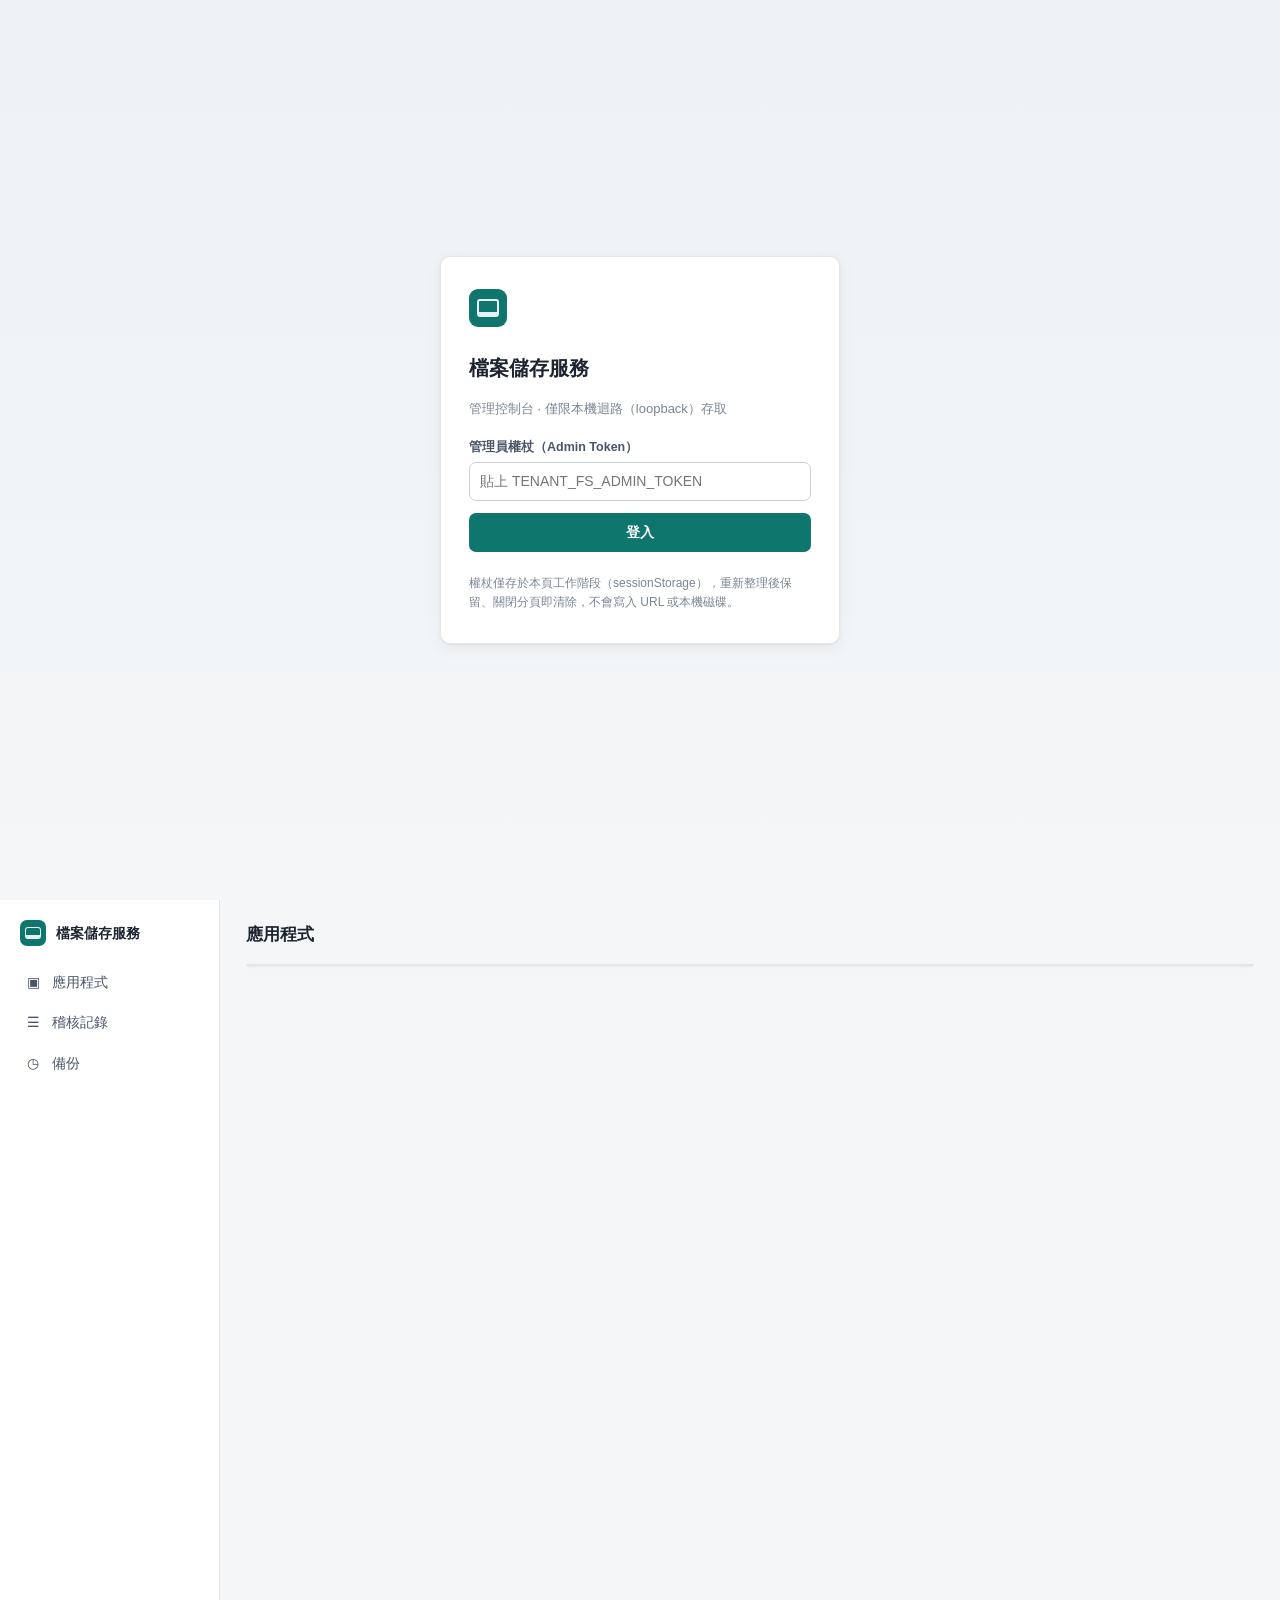
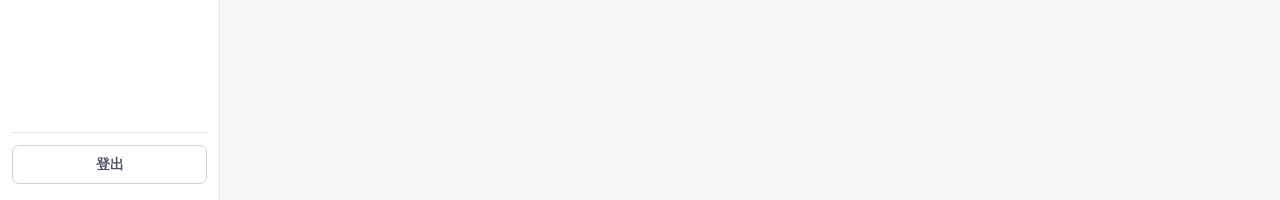
==== src/admin_ui/static/index.html @ 1fa69614 "feat(admin-ui): admin console on loopback admin bind" ====
<!doctype html>
<html lang="zh-Hant">
<head>
<meta charset="utf-8">
<meta name="viewport" content="width=device-width, initial-scale=1">
<meta name="robots" content="noindex, nofollow">
<title>檔案儲存服務 · 管理控制台</title>
<link rel="stylesheet" href="style.css">
</head>
<body>

<!-- 登入視圖：未持有管理員權杖時顯示 -->
<div id="view-login" class="login-wrap" hidden>
  <form id="login-form" class="login-card" autocomplete="off">
    <div class="brand-mark" aria-hidden="true"></div>
    <h1>檔案儲存服務</h1>
    <p class="login-sub">管理控制台 · 僅限本機迴路（loopback）存取</p>
    <label class="field">
      <span class="field-label">管理員權杖（Admin Token）</span>
      <input id="login-token" type="password" required spellcheck="false"
             autocapitalize="off" autocomplete="off" placeholder="貼上 TENANT_FS_ADMIN_TOKEN">
    </label>
    <p id="login-error" class="form-error" role="alert" hidden></p>
    <button type="submit" class="btn btn-primary btn-block">登入</button>
    <p class="login-note">權杖僅存於本頁工作階段（sessionStorage），重新整理後保留、關閉分頁即清除，不會寫入 URL 或本機磁碟。</p>
  </form>
</div>

<!-- 主應用外殼：登入成功後顯示 -->
<div id="app-shell" class="shell" hidden>
  <aside class="sidebar">
    <div class="side-brand">
      <div class="brand-mark sm" aria-hidden="true"></div>
      <span>檔案儲存服務</span>
    </div>
    <nav class="side-nav" id="side-nav">
      <button class="nav-item" data-view="apps"><span class="nav-ico" aria-hidden="true">▣</span>應用程式</button>
      <button class="nav-item" data-view="audit"><span class="nav-ico" aria-hidden="true">☰</span>稽核記錄</button>
      <button class="nav-item" data-view="backup"><span class="nav-ico" aria-hidden="true">◷</span>備份</button>
    </nav>
    <div class="side-foot">
      <button id="btn-logout" class="btn btn-ghost btn-block">登出</button>
    </div>
  </aside>

  <main class="main">
    <header class="topbar">
      <h2 id="view-title">應用程式</h2>
      <div id="topbar-actions" class="topbar-actions"></div>
    </header>
    <p id="global-error" class="banner banner-error" role="alert" hidden></p>

    <!-- 應用程式視圖 -->
    <section id="view-apps" class="view">
      <div class="table-card">
        <div id="apps-table-wrap" class="table-wrap"></div>
      </div>
    </section>

    <!-- 稽核記錄視圖 -->
    <section id="view-audit" class="view" hidden>
      <div class="filter-bar">
        <label class="field inline">
          <span class="field-label">應用程式 ID</span>
          <input id="audit-app-id" type="number" min="1" placeholder="全部" spellcheck="false">
        </label>
        <label class="field inline">
          <span class="field-label">時間範圍</span>
          <select id="audit-since">
            <option value="0">全部</option>
            <option value="86400">最近 24 小時</option>
            <option value="604800">最近 7 天</option>
            <option value="2592000">最近 30 天</option>
          </select>
        </label>
        <button id="audit-refresh" class="btn btn-ghost">重新整理</button>
      </div>
      <div class="table-card">
        <div id="audit-table-wrap" class="table-wrap"></div>
      </div>
    </section>

    <!-- 備份視圖（端點未實作時優雅降級） -->
    <section id="view-backup" class="view" hidden>
      <div class="table-card">
        <div id="backup-wrap"></div>
      </div>
    </section>
  </main>
</div>

<!-- 模態彈層掛載點（全部內容由 app.js 以 DOM API 建構） -->
<div id="modal-root"></div>

<script src="app.js" defer></script>
</body>
</html>
---- src/admin_ui/static/style.css ----
/* ============================================================
   管理控制台樣式 — 中性灰 + 青碧 accent（刻意避開靛藍/紫色系）
   系統字體、零外部資源
   ============================================================ */

:root {
  --bg: #f4f6f8;
  --surface: #ffffff;
  --surface-2: #fafbfc;
  --border: #e2e6ea;
  --border-strong: #cbd2d9;
  --text: #1c2430;
  --text-2: #4a5568;
  --muted: #7a8694;

  --accent: #0f766e;        /* 青碧 teal-700 */
  --accent-hover: #115e59;
  --accent-soft: #e6f4f2;

  --ok: #067647;
  --ok-soft: #e4f5ec;
  --warn: #b54708;
  --warn-soft: #fdf0e3;
  --danger: #b42318;
  --danger-soft: #fde8e6;
  --neutral: #5b6672;
  --neutral-soft: #eceff2;

  --radius: 10px;
  --radius-sm: 7px;
  --shadow: 0 1px 2px rgba(16, 24, 40, .05), 0 4px 16px rgba(16, 24, 40, .06);
  --mono: ui-monospace, SFMono-Regular, Menlo, Consolas, "Liberation Mono", monospace;
}

* { box-sizing: border-box; }

html, body {
  margin: 0;
  padding: 0;
  background: var(--bg);
  color: var(--text);
  font-family: -apple-system, BlinkMacSystemFont, "Segoe UI", "PingFang TC",
               "Microsoft JhengHei", "Noto Sans TC", Roboto, Helvetica, Arial, sans-serif;
  font-size: 14px;
  line-height: 1.5;
}

h1 { font-size: 20px; margin: 14px 0 4px; }
h2 { font-size: 17px; margin: 0; font-weight: 650; }

/* ---------- 登入 ---------- */
.login-wrap {
  min-height: 100vh;
  display: flex; align-items: center; justify-content: center;
  padding: 24px;
  background: linear-gradient(180deg, #eef2f4 0%, var(--bg) 100%);
}
.login-card {
  width: 100%; max-width: 400px;
  background: var(--surface);
  border: 1px solid var(--border);
  border-radius: var(--radius);
  box-shadow: var(--shadow);
  padding: 32px 28px;
  display: flex; flex-direction: column; gap: 12px;
}
.login-sub { margin: 0 0 8px; color: var(--muted); font-size: 13px; }
.login-note { margin: 10px 0 0; color: var(--muted); font-size: 12px; line-height: 1.55; }
.brand-mark {
  width: 38px; height: 38px; border-radius: 9px;
  background: var(--accent);
  position: relative; flex: none;
}
.brand-mark::after {
  content: ""; position: absolute; inset: 10px 8px;
  border: 2px solid #fff; border-radius: 3px;
  border-bottom-width: 5px; opacity: .9;
}
.brand-mark.sm { width: 26px; height: 26px; border-radius: 7px; }
.brand-mark.sm::after { inset: 7px 5px; border-width: 1.5px; border-bottom-width: 4px; }

/* ---------- 表單 ---------- */
.field { display: flex; flex-direction: column; gap: 5px; }
.field.inline { flex-direction: row; align-items: center; gap: 8px; }
.field.inline .field-label { white-space: nowrap; }
.field-label { font-size: 12.5px; color: var(--text-2); font-weight: 600; }
input, select {
  font: inherit;
  padding: 8px 10px;
  border: 1px solid var(--border-strong);
  border-radius: var(--radius-sm);
  background: #fff; color: var(--text);
  width: 100%;
}
input:focus, select:focus {
  outline: 2px solid var(--accent); outline-offset: 1px; border-color: var(--accent);
}
.form-error {
  margin: 0; color: var(--danger); font-size: 13px;
  background: var(--danger-soft); padding: 8px 10px; border-radius: var(--radius-sm);
}

/* ---------- 按鈕 ---------- */
.btn {
  font: inherit; font-weight: 600;
  padding: 8px 14px; border-radius: var(--radius-sm);
  border: 1px solid transparent; cursor: pointer;
  background: transparent; color: var(--text);
  white-space: nowrap;
}
.btn:active { transform: translateY(1px); }
.btn-primary { background: var(--accent); color: #fff; }
.btn-primary:hover { background: var(--accent-hover); }
.btn-ghost { background: #fff; border-color: var(--border-strong); color: var(--text-2); }
.btn-ghost:hover { background: var(--surface-2); }
.btn-danger { background: var(--danger); color: #fff; }
.btn-danger:hover { filter: brightness(.94); }
.btn-danger-ghost { background: #fff; border-color: #e8b4ae; color: var(--danger); }
.btn-danger-ghost:hover { background: var(--danger-soft); }
.btn-block { width: 100%; }
.btn-sm { padding: 4px 10px; font-size: 12.5px; }
.btn[disabled] { opacity: .55; cursor: not-allowed; }

/* ---------- 外殼 / 側欄 ---------- */
.shell { display: flex; min-height: 100vh; }
.sidebar {
  width: 220px; flex: none;
  background: var(--surface);
  border-right: 1px solid var(--border);
  display: flex; flex-direction: column;
  padding: 16px 12px;
}
.side-brand {
  display: flex; align-items: center; gap: 10px;
  font-weight: 700; font-size: 14px;
  padding: 4px 8px 18px;
}
.side-nav { display: flex; flex-direction: column; gap: 2px; flex: 1; }
.nav-item {
  display: flex; align-items: center; gap: 10px;
  font: inherit; font-size: 13.5px; font-weight: 550;
  padding: 9px 12px; border: 0; border-radius: var(--radius-sm);
  background: transparent; color: var(--text-2); cursor: pointer; text-align: left;
}
.nav-item:hover { background: var(--surface-2); }
.nav-item.active { background: var(--accent-soft); color: var(--accent-hover); }
.nav-ico { width: 18px; text-align: center; }
.side-foot { padding-top: 12px; border-top: 1px solid var(--border); }

.main { flex: 1; min-width: 0; padding: 22px 26px 48px; }
.topbar { display: flex; align-items: center; justify-content: space-between; margin-bottom: 16px; }
.topbar-actions { display: flex; gap: 8px; }

/* ---------- 表格卡片 ---------- */
.table-card {
  background: var(--surface); border: 1px solid var(--border);
  border-radius: var(--radius); box-shadow: var(--shadow);
  overflow: hidden;
}
.table-wrap { overflow-x: auto; }
table { width: 100%; border-collapse: collapse; }
th, td { text-align: left; padding: 10px 14px; border-bottom: 1px solid var(--border); vertical-align: middle; }
th {
  font-size: 12px; color: var(--muted); font-weight: 600;
  background: var(--surface-2); white-space: nowrap;
}
tbody tr:last-child td { border-bottom: 0; }
tbody tr:hover { background: #fbfcfd; }
td.num, th.num { text-align: right; font-variant-numeric: tabular-nums; }
.mono { font-family: var(--mono); font-size: 12.5px; }
.cell-2 { color: var(--text-2); font-size: 12.5px; }
.cell-muted { color: var(--muted); font-size: 12.5px; }

/* ---------- 徽章 ---------- */
.badge {
  display: inline-flex; align-items: center; gap: 5px;
  font-size: 12px; font-weight: 600;
  padding: 2px 9px; border-radius: 999px;
}
.badge::before { content: ""; width: 6px; height: 6px; border-radius: 50%; background: currentColor; }
.badge-ok { background: var(--ok-soft); color: var(--ok); }
.badge-warn { background: var(--warn-soft); color: var(--warn); }
.badge-danger { background: var(--danger-soft); color: var(--danger); }
.badge-neutral { background: var(--neutral-soft); color: var(--neutral); }

/* ---------- 用量條 ---------- */
.quota { min-width: 140px; }
.quota-bar { height: 6px; background: var(--neutral-soft); border-radius: 999px; overflow: hidden; margin-top: 4px; }
.quota-fill { height: 100%; background: var(--accent); border-radius: 999px; }
.quota-fill.hot { background: var(--warn); }
.quota-fill.full { background: var(--danger); }

/* ---------- 橫幅提示 ---------- */
.banner { padding: 10px 14px; border-radius: var(--radius-sm); font-size: 13px; margin-bottom: 14px; }
.banner-error { background: var(--danger-soft); color: var(--danger); }
.banner-info { background: var(--accent-soft); color: var(--accent-hover); }
.banner-warn { background: var(--warn-soft); color: var(--warn); }

/* ---------- 過濾列 ---------- */
.filter-bar { display: flex; gap: 12px; align-items: flex-end; margin-bottom: 14px; flex-wrap: wrap; }
.filter-bar input { width: 140px; }

/* ---------- 空/載入狀態 ---------- */
.empty, .loading { padding: 40px 20px; text-align: center; color: var(--muted); font-size: 13.5px; }

/* ---------- 模態 ---------- */
.modal-overlay {
  position: fixed; inset: 0; background: rgba(15, 23, 32, .45);
  display: flex; align-items: center; justify-content: center; padding: 20px; z-index: 50;
}
.modal {
  width: 100%; max-width: 480px; max-height: 90vh; overflow: auto;
  background: var(--surface); border-radius: var(--radius); box-shadow: var(--shadow);
  padding: 22px 24px;
}
.modal.wide { max-width: 620px; }
.modal h3 { margin: 0 0 6px; font-size: 16px; }
.modal p { margin: 6px 0; color: var(--text-2); }
.modal-actions { display: flex; gap: 8px; justify-content: flex-end; margin-top: 18px; }
.modal .field { margin-bottom: 12px; }
.secret-box {
  font-family: var(--mono); font-size: 12.5px;
  background: var(--surface-2); border: 1px dashed var(--border-strong);
  border-radius: var(--radius-sm); padding: 10px 12px; word-break: break-all;
}

/* ---------- 響應式 ---------- */
@media (max-width: 760px) {
  .shell { flex-direction: column; }
  .sidebar { width: 100%; flex-direction: row; align-items: center; gap: 10px; padding: 10px 12px; border-right: 0; border-bottom: 1px solid var(--border); }
  .side-brand { padding: 0; }
  .side-nav { flex-direction: row; }
  .nav-item { padding: 7px 10px; }
  .side-foot { border: 0; padding: 0; margin-left: auto; }
  .main { padding: 16px 12px 40px; }
}
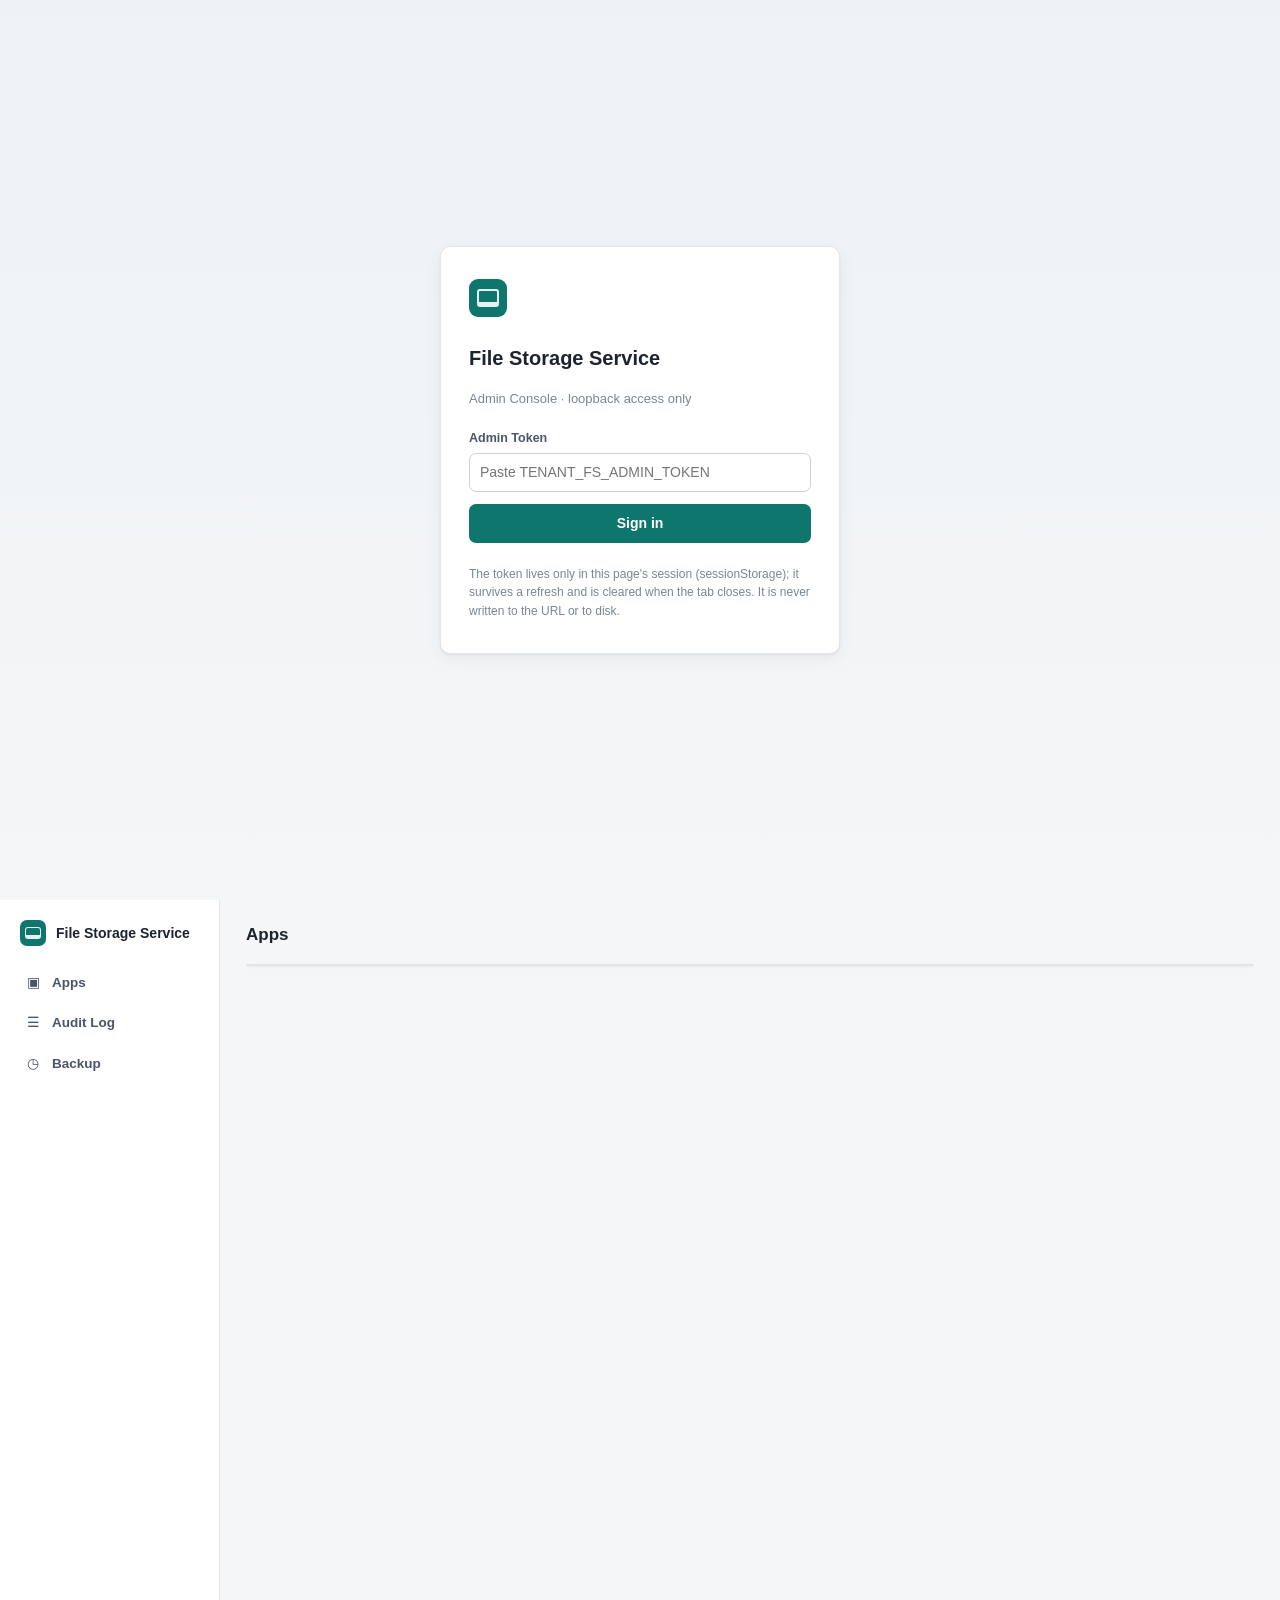
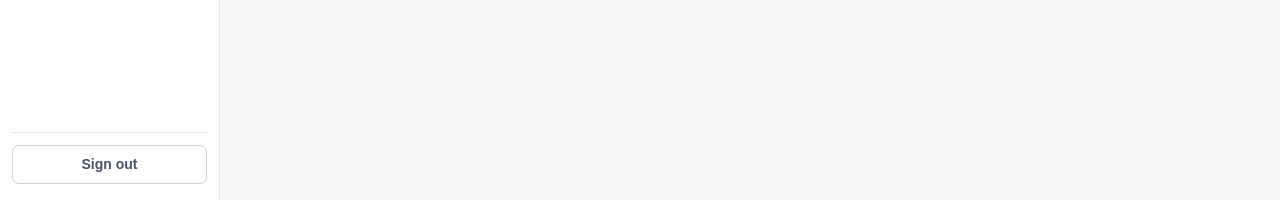
==== commit ddbc9b91: "Add deployment guide, backup script, and environment setup for tenant-fs-server - Created a comprehe" ====
--- a/src/admin_ui/static/index.html
+++ b/src/admin_ui/static/index.html
@@ -1,86 +1,86 @@
 <!doctype html>
-<html lang="zh-Hant">
+<html lang="en">
 <head>
 <meta charset="utf-8">
 <meta name="viewport" content="width=device-width, initial-scale=1">
 <meta name="robots" content="noindex, nofollow">
-<title>檔案儲存服務 · 管理控制台</title>
+<title>File Storage Service · Admin Console</title>
 <link rel="stylesheet" href="style.css">
 </head>
 <body>
 
-<!-- 登入視圖：未持有管理員權杖時顯示 -->
+<!-- Login view: shown when no admin token is held -->
 <div id="view-login" class="login-wrap" hidden>
   <form id="login-form" class="login-card" autocomplete="off">
     <div class="brand-mark" aria-hidden="true"></div>
-    <h1>檔案儲存服務</h1>
-    <p class="login-sub">管理控制台 · 僅限本機迴路（loopback）存取</p>
+    <h1>File Storage Service</h1>
+    <p class="login-sub">Admin Console · loopback access only</p>
     <label class="field">
-      <span class="field-label">管理員權杖（Admin Token）</span>
+      <span class="field-label">Admin Token</span>
       <input id="login-token" type="password" required spellcheck="false"
-             autocapitalize="off" autocomplete="off" placeholder="貼上 TENANT_FS_ADMIN_TOKEN">
+             autocapitalize="off" autocomplete="off" placeholder="Paste TENANT_FS_ADMIN_TOKEN">
     </label>
     <p id="login-error" class="form-error" role="alert" hidden></p>
-    <button type="submit" class="btn btn-primary btn-block">登入</button>
-    <p class="login-note">權杖僅存於本頁工作階段（sessionStorage），重新整理後保留、關閉分頁即清除，不會寫入 URL 或本機磁碟。</p>
+    <button type="submit" class="btn btn-primary btn-block">Sign in</button>
+    <p class="login-note">The token lives only in this page's session (sessionStorage); it survives a refresh and is cleared when the tab closes. It is never written to the URL or to disk.</p>
   </form>
 </div>
 
-<!-- 主應用外殼：登入成功後顯示 -->
+<!-- Main app shell: shown after login succeeds -->
 <div id="app-shell" class="shell" hidden>
   <aside class="sidebar">
     <div class="side-brand">
       <div class="brand-mark sm" aria-hidden="true"></div>
-      <span>檔案儲存服務</span>
+      <span>File Storage Service</span>
     </div>
     <nav class="side-nav" id="side-nav">
-      <button class="nav-item" data-view="apps"><span class="nav-ico" aria-hidden="true">▣</span>應用程式</button>
-      <button class="nav-item" data-view="audit"><span class="nav-ico" aria-hidden="true">☰</span>稽核記錄</button>
-      <button class="nav-item" data-view="backup"><span class="nav-ico" aria-hidden="true">◷</span>備份</button>
+      <button class="nav-item" data-view="apps"><span class="nav-ico" aria-hidden="true">▣</span>Apps</button>
+      <button class="nav-item" data-view="audit"><span class="nav-ico" aria-hidden="true">☰</span>Audit Log</button>
+      <button class="nav-item" data-view="backup"><span class="nav-ico" aria-hidden="true">◷</span>Backup</button>
     </nav>
     <div class="side-foot">
-      <button id="btn-logout" class="btn btn-ghost btn-block">登出</button>
+      <button id="btn-logout" class="btn btn-ghost btn-block">Sign out</button>
     </div>
   </aside>
 
   <main class="main">
     <header class="topbar">
-      <h2 id="view-title">應用程式</h2>
+      <h2 id="view-title">Apps</h2>
       <div id="topbar-actions" class="topbar-actions"></div>
     </header>
     <p id="global-error" class="banner banner-error" role="alert" hidden></p>
 
-    <!-- 應用程式視圖 -->
+    <!-- Apps view -->
     <section id="view-apps" class="view">
       <div class="table-card">
         <div id="apps-table-wrap" class="table-wrap"></div>
       </div>
     </section>
 
-    <!-- 稽核記錄視圖 -->
+    <!-- Audit view -->
     <section id="view-audit" class="view" hidden>
       <div class="filter-bar">
         <label class="field inline">
-          <span class="field-label">應用程式 ID</span>
-          <input id="audit-app-id" type="number" min="1" placeholder="全部" spellcheck="false">
+          <span class="field-label">App ID</span>
+          <input id="audit-app-id" type="number" min="1" placeholder="All" spellcheck="false">
         </label>
         <label class="field inline">
-          <span class="field-label">時間範圍</span>
+          <span class="field-label">Time range</span>
           <select id="audit-since">
-            <option value="0">全部</option>
-            <option value="86400">最近 24 小時</option>
-            <option value="604800">最近 7 天</option>
-            <option value="2592000">最近 30 天</option>
+            <option value="0">All</option>
+            <option value="86400">Last 24 hours</option>
+            <option value="604800">Last 7 days</option>
+            <option value="2592000">Last 30 days</option>
           </select>
         </label>
-        <button id="audit-refresh" class="btn btn-ghost">重新整理</button>
+        <button id="audit-refresh" class="btn btn-ghost">Refresh</button>
       </div>
       <div class="table-card">
         <div id="audit-table-wrap" class="table-wrap"></div>
       </div>
     </section>
 
-    <!-- 備份視圖（端點未實作時優雅降級） -->
+    <!-- Backup view (degrades gracefully when the endpoint is not implemented) -->
     <section id="view-backup" class="view" hidden>
       <div class="table-card">
         <div id="backup-wrap"></div>
@@ -89,7 +89,7 @@
   </main>
 </div>
 
-<!-- 模態彈層掛載點（全部內容由 app.js 以 DOM API 建構） -->
+<!-- Modal mount point (all content is built by app.js via DOM APIs) -->
 <div id="modal-root"></div>
 
 <script src="app.js" defer></script>
--- a/src/admin_ui/static/style.css
+++ b/src/admin_ui/static/style.css
@@ -1,6 +1,7 @@
 /* ============================================================
-   管理控制台樣式 — 中性灰 + 青碧 accent（刻意避開靛藍/紫色系）
-   系統字體、零外部資源
+   Admin console styles — neutral gray + teal accent (deliberately
+   avoiding indigo/purple palettes)
+   System fonts, zero external resources
    ============================================================ */
 
 :root {
@@ -13,7 +14,7 @@
   --text-2: #4a5568;
   --muted: #7a8694;
 
-  --accent: #0f766e;        /* 青碧 teal-700 */
+  --accent: #0f766e;        /* teal-700 */
   --accent-hover: #115e59;
   --accent-soft: #e6f4f2;
 
@@ -48,7 +49,7 @@
 h1 { font-size: 20px; margin: 14px 0 4px; }
 h2 { font-size: 17px; margin: 0; font-weight: 650; }
 
-/* ---------- 登入 ---------- */
+/* ---------- Login ---------- */
 .login-wrap {
   min-height: 100vh;
   display: flex; align-items: center; justify-content: center;
@@ -79,7 +80,7 @@
 .brand-mark.sm { width: 26px; height: 26px; border-radius: 7px; }
 .brand-mark.sm::after { inset: 7px 5px; border-width: 1.5px; border-bottom-width: 4px; }
 
-/* ---------- 表單 ---------- */
+/* ---------- Forms ---------- */
 .field { display: flex; flex-direction: column; gap: 5px; }
 .field.inline { flex-direction: row; align-items: center; gap: 8px; }
 .field.inline .field-label { white-space: nowrap; }
@@ -100,7 +101,7 @@
   background: var(--danger-soft); padding: 8px 10px; border-radius: var(--radius-sm);
 }
 
-/* ---------- 按鈕 ---------- */
+/* ---------- Buttons ---------- */
 .btn {
   font: inherit; font-weight: 600;
   padding: 8px 14px; border-radius: var(--radius-sm);
@@ -121,7 +122,7 @@
 .btn-sm { padding: 4px 10px; font-size: 12.5px; }
 .btn[disabled] { opacity: .55; cursor: not-allowed; }
 
-/* ---------- 外殼 / 側欄 ---------- */
+/* ---------- Shell / Sidebar ---------- */
 .shell { display: flex; min-height: 100vh; }
 .sidebar {
   width: 220px; flex: none;
@@ -151,7 +152,7 @@
 .topbar { display: flex; align-items: center; justify-content: space-between; margin-bottom: 16px; }
 .topbar-actions { display: flex; gap: 8px; }
 
-/* ---------- 表格卡片 ---------- */
+/* ---------- Table cards ---------- */
 .table-card {
   background: var(--surface); border: 1px solid var(--border);
   border-radius: var(--radius); box-shadow: var(--shadow);
@@ -171,7 +172,7 @@
 .cell-2 { color: var(--text-2); font-size: 12.5px; }
 .cell-muted { color: var(--muted); font-size: 12.5px; }
 
-/* ---------- 徽章 ---------- */
+/* ---------- Badges ---------- */
 .badge {
   display: inline-flex; align-items: center; gap: 5px;
   font-size: 12px; font-weight: 600;
@@ -183,27 +184,27 @@
 .badge-danger { background: var(--danger-soft); color: var(--danger); }
 .badge-neutral { background: var(--neutral-soft); color: var(--neutral); }
 
-/* ---------- 用量條 ---------- */
+/* ---------- Quota bar ---------- */
 .quota { min-width: 140px; }
 .quota-bar { height: 6px; background: var(--neutral-soft); border-radius: 999px; overflow: hidden; margin-top: 4px; }
 .quota-fill { height: 100%; background: var(--accent); border-radius: 999px; }
 .quota-fill.hot { background: var(--warn); }
 .quota-fill.full { background: var(--danger); }
 
-/* ---------- 橫幅提示 ---------- */
+/* ---------- Banner ---------- */
 .banner { padding: 10px 14px; border-radius: var(--radius-sm); font-size: 13px; margin-bottom: 14px; }
 .banner-error { background: var(--danger-soft); color: var(--danger); }
 .banner-info { background: var(--accent-soft); color: var(--accent-hover); }
 .banner-warn { background: var(--warn-soft); color: var(--warn); }
 
-/* ---------- 過濾列 ---------- */
+/* ---------- Filter bar ---------- */
 .filter-bar { display: flex; gap: 12px; align-items: flex-end; margin-bottom: 14px; flex-wrap: wrap; }
 .filter-bar input { width: 140px; }
 
-/* ---------- 空/載入狀態 ---------- */
+/* ---------- Empty / loading states ---------- */
 .empty, .loading { padding: 40px 20px; text-align: center; color: var(--muted); font-size: 13.5px; }
 
-/* ---------- 模態 ---------- */
+/* ---------- Modal ---------- */
 .modal-overlay {
   position: fixed; inset: 0; background: rgba(15, 23, 32, .45);
   display: flex; align-items: center; justify-content: center; padding: 20px; z-index: 50;
@@ -224,7 +225,7 @@
   border-radius: var(--radius-sm); padding: 10px 12px; word-break: break-all;
 }
 
-/* ---------- 響應式 ---------- */
+/* ---------- Responsive ---------- */
 @media (max-width: 760px) {
   .shell { flex-direction: column; }
   .sidebar { width: 100%; flex-direction: row; align-items: center; gap: 10px; padding: 10px 12px; border-right: 0; border-bottom: 1px solid var(--border); }
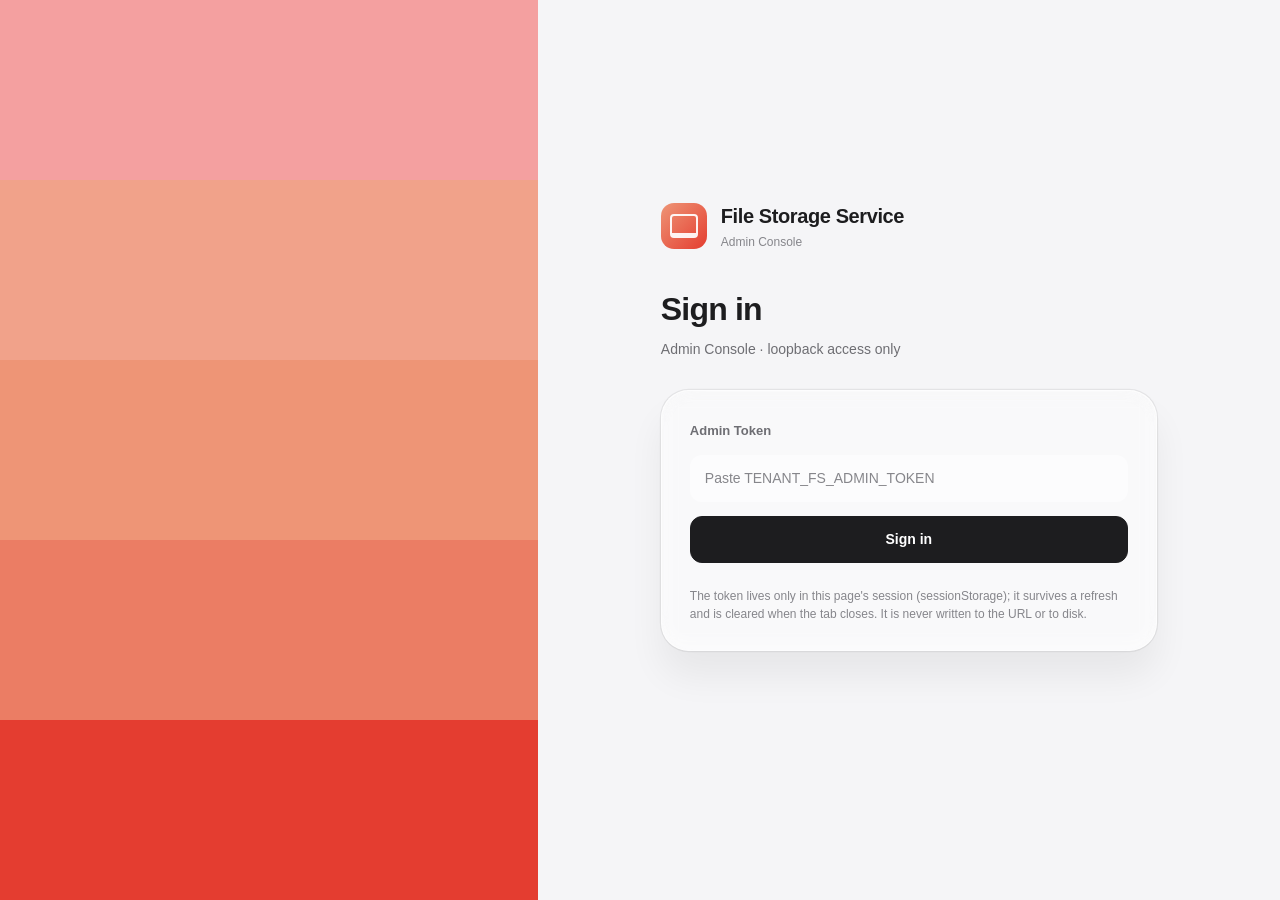
==== commit 7b09e9f6: "feat(admin-ui): enhance login UI and backup functionality; add path to backup list" ====
--- a/src/admin_ui/static/index.html
+++ b/src/admin_ui/static/index.html
@@ -11,19 +11,39 @@
 
 <!-- Login view: shown when no admin token is held -->
 <div id="view-login" class="login-wrap" hidden>
-  <form id="login-form" class="login-card" autocomplete="off">
-    <div class="brand-mark" aria-hidden="true"></div>
-    <h1>File Storage Service</h1>
-    <p class="login-sub">Admin Console · loopback access only</p>
-    <label class="field">
-      <span class="field-label">Admin Token</span>
-      <input id="login-token" type="password" required spellcheck="false"
-             autocapitalize="off" autocomplete="off" placeholder="Paste TENANT_FS_ADMIN_TOKEN">
-    </label>
-    <p id="login-error" class="form-error" role="alert" hidden></p>
-    <button type="submit" class="btn btn-primary btn-block">Sign in</button>
-    <p class="login-note">The token lives only in this page's session (sessionStorage); it survives a refresh and is cleared when the tab closes. It is never written to the URL or to disk.</p>
-  </form>
+  <div class="login-stage">
+    <div class="color-blocks" aria-hidden="true">
+      <div class="block block-1"></div>
+      <div class="block block-2"></div>
+      <div class="block block-3"></div>
+      <div class="block block-4"></div>
+      <div class="block block-5"></div>
+    </div>
+
+    <div class="login-side">
+      <div class="brand">
+        <div class="brand-mark" aria-hidden="true"></div>
+        <div>
+          <p class="brand-name">File Storage Service</p>
+          <p class="brand-sub">Admin Console</p>
+        </div>
+      </div>
+
+      <div class="title-block">
+        <h2>Sign in</h2>
+        <p>Admin Console · loopback access only</p>
+      </div>
+
+      <form id="login-form" class="login-form" autocomplete="off">
+        <label for="login-token">Admin Token</label>
+        <input id="login-token" type="password" required spellcheck="false"
+               autocapitalize="off" autocomplete="off" placeholder="Paste TENANT_FS_ADMIN_TOKEN">
+        <p id="login-error" class="err" role="alert" hidden></p>
+        <button type="submit" class="btn btn-primary">Sign in</button>
+        <p class="login-note">The token lives only in this page's session (sessionStorage); it survives a refresh and is cleared when the tab closes. It is never written to the URL or to disk.</p>
+      </form>
+    </div>
+  </div>
 </div>
 
 <!-- Main app shell: shown after login succeeds -->
--- a/src/admin_ui/static/style.css
+++ b/src/admin_ui/static/style.css
@@ -4,32 +4,37 @@
    System fonts, zero external resources
    ============================================================ */
 
+/* The HTML `hidden` attribute must always win over any display rule below
+   (.login-wrap / .shell set display:flex, which would otherwise keep hidden
+   views rendered and stacked — the login card on top hides the app shell). */
+[hidden] { display: none !important; }
+
 :root {
-  --bg: #f4f6f8;
+  --bg: #f5f5f7;
   --surface: #ffffff;
-  --surface-2: #fafbfc;
-  --border: #e2e6ea;
-  --border-strong: #cbd2d9;
-  --text: #1c2430;
-  --text-2: #4a5568;
-  --muted: #7a8694;
-
-  --accent: #0f766e;        /* teal-700 */
-  --accent-hover: #115e59;
-  --accent-soft: #e6f4f2;
-
-  --ok: #067647;
-  --ok-soft: #e4f5ec;
-  --warn: #b54708;
-  --warn-soft: #fdf0e3;
-  --danger: #b42318;
-  --danger-soft: #fde8e6;
+  --surface-2: #f5f5f7;
+  --border: rgba(0, 0, 0, 0.08);
+  --border-strong: rgba(0, 0, 0, 0.18);
+  --text: #1d1d1f;
+  --text-2: #6e6e73;
+  --muted: #86868b;
+
+  --accent: #e43d30;        /* brand coral red */
+  --accent-hover: #c12e24;
+  --accent-soft: #fdecea;
+
+  --ok: #1d7a33;
+  --ok-soft: #e5f5e8;
+  --warn: #b25000;
+  --warn-soft: #fff8e6;
+  --danger: #ff3b30;
+  --danger-soft: #ffe5e4;
   --neutral: #5b6672;
   --neutral-soft: #eceff2;
 
-  --radius: 10px;
-  --radius-sm: 7px;
-  --shadow: 0 1px 2px rgba(16, 24, 40, .05), 0 4px 16px rgba(16, 24, 40, .06);
+  --radius: 14px;
+  --radius-sm: 12px;
+  --shadow: 0 1px 2px rgba(16, 24, 40, .05), 0 8px 28px rgba(0, 0, 0, .07);
   --mono: ui-monospace, SFMono-Regular, Menlo, Consolas, "Liberation Mono", monospace;
 }
 
@@ -40,8 +45,8 @@
   padding: 0;
   background: var(--bg);
   color: var(--text);
-  font-family: -apple-system, BlinkMacSystemFont, "Segoe UI", "PingFang TC",
-               "Microsoft JhengHei", "Noto Sans TC", Roboto, Helvetica, Arial, sans-serif;
+  font-family: -apple-system, BlinkMacSystemFont, "SF Pro Text", "Segoe UI",
+               "PingFang TC", "PingFang SC", Roboto, Helvetica, Arial, sans-serif;
   font-size: 14px;
   line-height: 1.5;
 }
@@ -49,36 +54,113 @@
 h1 { font-size: 20px; margin: 14px 0 4px; }
 h2 { font-size: 17px; margin: 0; font-weight: 650; }
 
-/* ---------- Login ---------- */
-.login-wrap {
+/* ---------- Login (eSchool / Apple HIG glass language) ---------- */
+.login-wrap { display: flex; min-height: 100vh; }
+.login-stage {
+  display: grid;
+  grid-template-columns: minmax(340px, 42%) 1fr;
   min-height: 100vh;
-  display: flex; align-items: center; justify-content: center;
-  padding: 24px;
-  background: linear-gradient(180deg, #eef2f4 0%, var(--bg) 100%);
-}
-.login-card {
-  width: 100%; max-width: 400px;
-  background: var(--surface);
-  border: 1px solid var(--border);
-  border-radius: var(--radius);
-  box-shadow: var(--shadow);
-  padding: 32px 28px;
-  display: flex; flex-direction: column; gap: 12px;
-}
-.login-sub { margin: 0 0 8px; color: var(--muted); font-size: 13px; }
+  width: 100%;
+}
+
+/* five stacked brand color blocks (left pane) */
+.color-blocks { display: flex; flex-direction: column; }
+.color-blocks .block { flex: 1; }
+.block-1 { background: #F4A0A0; }
+.block-2 { background: #F1A28A; }
+.block-3 { background: #EE9576; }
+.block-4 { background: #EB7D64; }
+.block-5 { background: #E43D30; }
+
+.login-side {
+  display: flex;
+  flex-direction: column;
+  justify-content: center;
+  width: 100%;
+  max-width: 560px;
+  margin: 0 auto;
+  padding: 48px 32px 96px;
+}
+.login-side .brand { display: flex; align-items: center; gap: 14px; margin-bottom: 34px; }
+.brand-mark {
+  width: 46px; height: 46px;
+  border-radius: 13px;
+  corner-shape: squircle;
+  flex-shrink: 0;
+  background: linear-gradient(135deg, #ee9576, #e43d30);
+  position: relative;
+}
+.brand-mark::after {
+  content: ""; position: absolute; inset: 11px 9px;
+  border: 2px solid #fff; border-radius: 4px;
+  border-bottom-width: 5px; opacity: .92;
+}
+.brand-mark.sm { width: 26px; height: 26px; border-radius: 7px; corner-shape: squircle; }
+.brand-mark.sm::after { inset: 7px 5px; border-width: 1.5px; border-bottom-width: 4px; }
+.login-side .brand-name { font-size: 20px; font-weight: 700; letter-spacing: -0.02em; margin: 0; }
+.login-side .brand-sub { font-size: 12px; color: var(--muted); margin: 2px 0 0; font-weight: 500; }
+
+.title-block { margin-bottom: 30px; }
+.title-block h2 { font-size: 32px; font-weight: 800; letter-spacing: -0.025em; margin: 0 0 6px; }
+.title-block p { font-size: 14px; color: var(--text-2); margin: 0; }
+
+.login-form {
+  display: flex; flex-direction: column; gap: 14px;
+  position: relative;
+  background: rgba(255, 255, 255, 0.42);
+  box-shadow:
+    4px 0 0 -4px #44444420,
+    -4px 0 0 -4px #44444420,
+    0 0 0 1.2px #39393915,
+    0 25.6px 36px rgba(0, 0, 0, 0.06);
+  -webkit-backdrop-filter: blur(8px);
+  backdrop-filter: blur(8px);
+  border: 1px solid rgba(255, 255, 255, 0.65);
+  border-radius: 2rem;
+  corner-shape: squircle;
+  padding: 30px 28px 26px;
+}
+.login-form::after {
+  content: ""; position: absolute; top: 0; left: 0; width: 100%; height: 100%;
+  border-radius: inherit; corner-shape: squircle; overflow: hidden;
+  opacity: .7; pointer-events: none;
+  box-shadow:
+    inset 0 0 16px 0 rgba(255, 255, 255, 0.3),
+    inset 0 -6.4px 16px 0 rgba(255, 255, 255, 0.4),
+    inset 0 6.4px 16px 0 rgba(0, 0, 0, 0.02),
+    inset 0 0 16px 0 rgba(255, 255, 255, 0.1);
+}
+.login-form > * { position: relative; z-index: 1; }
+.login-form label { font-size: 13px; color: var(--text-2); font-weight: 600; }
+.login-form input {
+  font: inherit;
+  width: 100%;
+  background: rgba(255, 255, 255, 0.5);
+  border: 1px solid transparent;
+  color: var(--text);
+  border-radius: 12px;
+  corner-shape: squircle;
+  padding: 12px 14px;
+  font-size: 14px;
+  transition: box-shadow .15s ease;
+}
+.login-form input:focus {
+  outline: none;
+  border-color: transparent;
+}
+.login-form input::placeholder { color: var(--muted); }
+.login-form .btn-primary {
+  background: #1d1d1f; border-color: #1d1d1f; color: #fff;
+  padding: 12px 18px; font-weight: 600; border-radius: 12px; corner-shape: squircle;
+}
+.login-form .btn-primary:hover { background: #000; border-color: #000; }
+.login-form .btn-primary:active { transform: scale(0.985); }
+.login-form .btn-primary:focus-visible { outline: none; }
+.login-form .err {
+  margin: 0; color: var(--danger); font-size: 13px;
+  background: var(--danger-soft); padding: 8px 10px; border-radius: 12px;
+}
 .login-note { margin: 10px 0 0; color: var(--muted); font-size: 12px; line-height: 1.55; }
-.brand-mark {
-  width: 38px; height: 38px; border-radius: 9px;
-  background: var(--accent);
-  position: relative; flex: none;
-}
-.brand-mark::after {
-  content: ""; position: absolute; inset: 10px 8px;
-  border: 2px solid #fff; border-radius: 3px;
-  border-bottom-width: 5px; opacity: .9;
-}
-.brand-mark.sm { width: 26px; height: 26px; border-radius: 7px; }
-.brand-mark.sm::after { inset: 7px 5px; border-width: 1.5px; border-bottom-width: 4px; }
 
 /* ---------- Forms ---------- */
 .field { display: flex; flex-direction: column; gap: 5px; }
@@ -87,40 +169,52 @@
 .field-label { font-size: 12.5px; color: var(--text-2); font-weight: 600; }
 input, select {
   font: inherit;
-  padding: 8px 10px;
-  border: 1px solid var(--border-strong);
+  padding: 9px 11px;
+  border: 1px solid transparent;
   border-radius: var(--radius-sm);
-  background: #fff; color: var(--text);
+  corner-shape: squircle;
+  background: rgba(255, 255, 255, 0.5); color: var(--text);
   width: 100%;
+  transition: box-shadow .15s ease;
 }
 input:focus, select:focus {
-  outline: 2px solid var(--accent); outline-offset: 1px; border-color: var(--accent);
-}
+  outline: none;
+  border-color: transparent;
+}
+input::placeholder { color: var(--muted); }
 .form-error {
   margin: 0; color: var(--danger); font-size: 13px;
   background: var(--danger-soft); padding: 8px 10px; border-radius: var(--radius-sm);
-}
-
-/* ---------- Buttons ---------- */
+  corner-shape: squircle;
+}
+
+/* ---------- Buttons (Apple HIG glass style) ---------- */
 .btn {
   font: inherit; font-weight: 600;
   padding: 8px 14px; border-radius: var(--radius-sm);
-  border: 1px solid transparent; cursor: pointer;
-  background: transparent; color: var(--text);
+  corner-shape: squircle;
+  appearance: none; -webkit-appearance: none;
+  border: 1px solid rgba(0, 0, 0, 0.07);
+  cursor: pointer;
+  background: rgba(255, 255, 255, 0.5);
+  color: var(--text);
   white-space: nowrap;
-}
-.btn:active { transform: translateY(1px); }
-.btn-primary { background: var(--accent); color: #fff; }
-.btn-primary:hover { background: var(--accent-hover); }
-.btn-ghost { background: #fff; border-color: var(--border-strong); color: var(--text-2); }
-.btn-ghost:hover { background: var(--surface-2); }
-.btn-danger { background: var(--danger); color: #fff; }
-.btn-danger:hover { filter: brightness(.94); }
-.btn-danger-ghost { background: #fff; border-color: #e8b4ae; color: var(--danger); }
-.btn-danger-ghost:hover { background: var(--danger-soft); }
+  transition: background .15s ease, border-color .15s ease, transform .05s ease;
+}
+.btn:hover { background: rgba(255, 255, 255, 0.85); }
+.btn:active { transform: scale(0.98); }
+.btn:focus-visible { outline: none; }
+.btn-primary { background: #1d1d1f; border-color: #1d1d1f; color: #fff; }
+.btn-primary:hover { background: #000; border-color: #000; }
+.btn-ghost { background: transparent; border-color: transparent; color: var(--text-2); }
+.btn-ghost:hover { background: rgba(0, 0, 0, 0.06); }
+.btn-danger { background: var(--danger); border-color: var(--danger); color: #fff; }
+.btn-danger:hover { background: #e0352b; }
+.btn-danger-ghost { background: transparent; border-color: transparent; color: var(--danger); }
+.btn-danger-ghost:hover { background: #fff0f0; }
 .btn-block { width: 100%; }
 .btn-sm { padding: 4px 10px; font-size: 12.5px; }
-.btn[disabled] { opacity: .55; cursor: not-allowed; }
+.btn[disabled] { opacity: .5; cursor: not-allowed; }
 
 /* ---------- Shell / Sidebar ---------- */
 .shell { display: flex; min-height: 100vh; }
@@ -141,6 +235,7 @@
   display: flex; align-items: center; gap: 10px;
   font: inherit; font-size: 13.5px; font-weight: 550;
   padding: 9px 12px; border: 0; border-radius: var(--radius-sm);
+  corner-shape: squircle;
   background: transparent; color: var(--text-2); cursor: pointer; text-align: left;
 }
 .nav-item:hover { background: var(--surface-2); }
@@ -155,7 +250,8 @@
 /* ---------- Table cards ---------- */
 .table-card {
   background: var(--surface); border: 1px solid var(--border);
-  border-radius: var(--radius); box-shadow: var(--shadow);
+  border-radius: var(--radius); corner-shape: squircle;
+  box-shadow: var(--shadow);
   overflow: hidden;
 }
 .table-wrap { overflow-x: auto; }
@@ -192,7 +288,7 @@
 .quota-fill.full { background: var(--danger); }
 
 /* ---------- Banner ---------- */
-.banner { padding: 10px 14px; border-radius: var(--radius-sm); font-size: 13px; margin-bottom: 14px; }
+.banner { padding: 10px 14px; border-radius: var(--radius-sm); corner-shape: squircle; font-size: 13px; margin-bottom: 14px; }
 .banner-error { background: var(--danger-soft); color: var(--danger); }
 .banner-info { background: var(--accent-soft); color: var(--accent-hover); }
 .banner-warn { background: var(--warn-soft); color: var(--warn); }
@@ -211,7 +307,8 @@
 }
 .modal {
   width: 100%; max-width: 480px; max-height: 90vh; overflow: auto;
-  background: var(--surface); border-radius: var(--radius); box-shadow: var(--shadow);
+  background: var(--surface); border-radius: var(--radius); corner-shape: squircle;
+  box-shadow: var(--shadow);
   padding: 22px 24px;
 }
 .modal.wide { max-width: 620px; }
@@ -222,7 +319,8 @@
 .secret-box {
   font-family: var(--mono); font-size: 12.5px;
   background: var(--surface-2); border: 1px dashed var(--border-strong);
-  border-radius: var(--radius-sm); padding: 10px 12px; word-break: break-all;
+  border-radius: var(--radius-sm); corner-shape: squircle;
+  padding: 10px 12px; word-break: break-all;
 }
 
 /* ---------- Responsive ---------- */
@@ -235,3 +333,11 @@
   .side-foot { border: 0; padding: 0; margin-left: auto; }
   .main { padding: 16px 12px 40px; }
 }
+
+/* Login responsive: narrow screens collapse to a single column */
+@media (max-width: 860px) {
+  .login-stage { grid-template-columns: 1fr; grid-template-rows: 32vh 1fr; }
+  .color-blocks { flex-direction: row; }
+  .login-side { padding: 36px 22px 80px; justify-content: flex-start; }
+  .title-block h2 { font-size: 27px; }
+}
